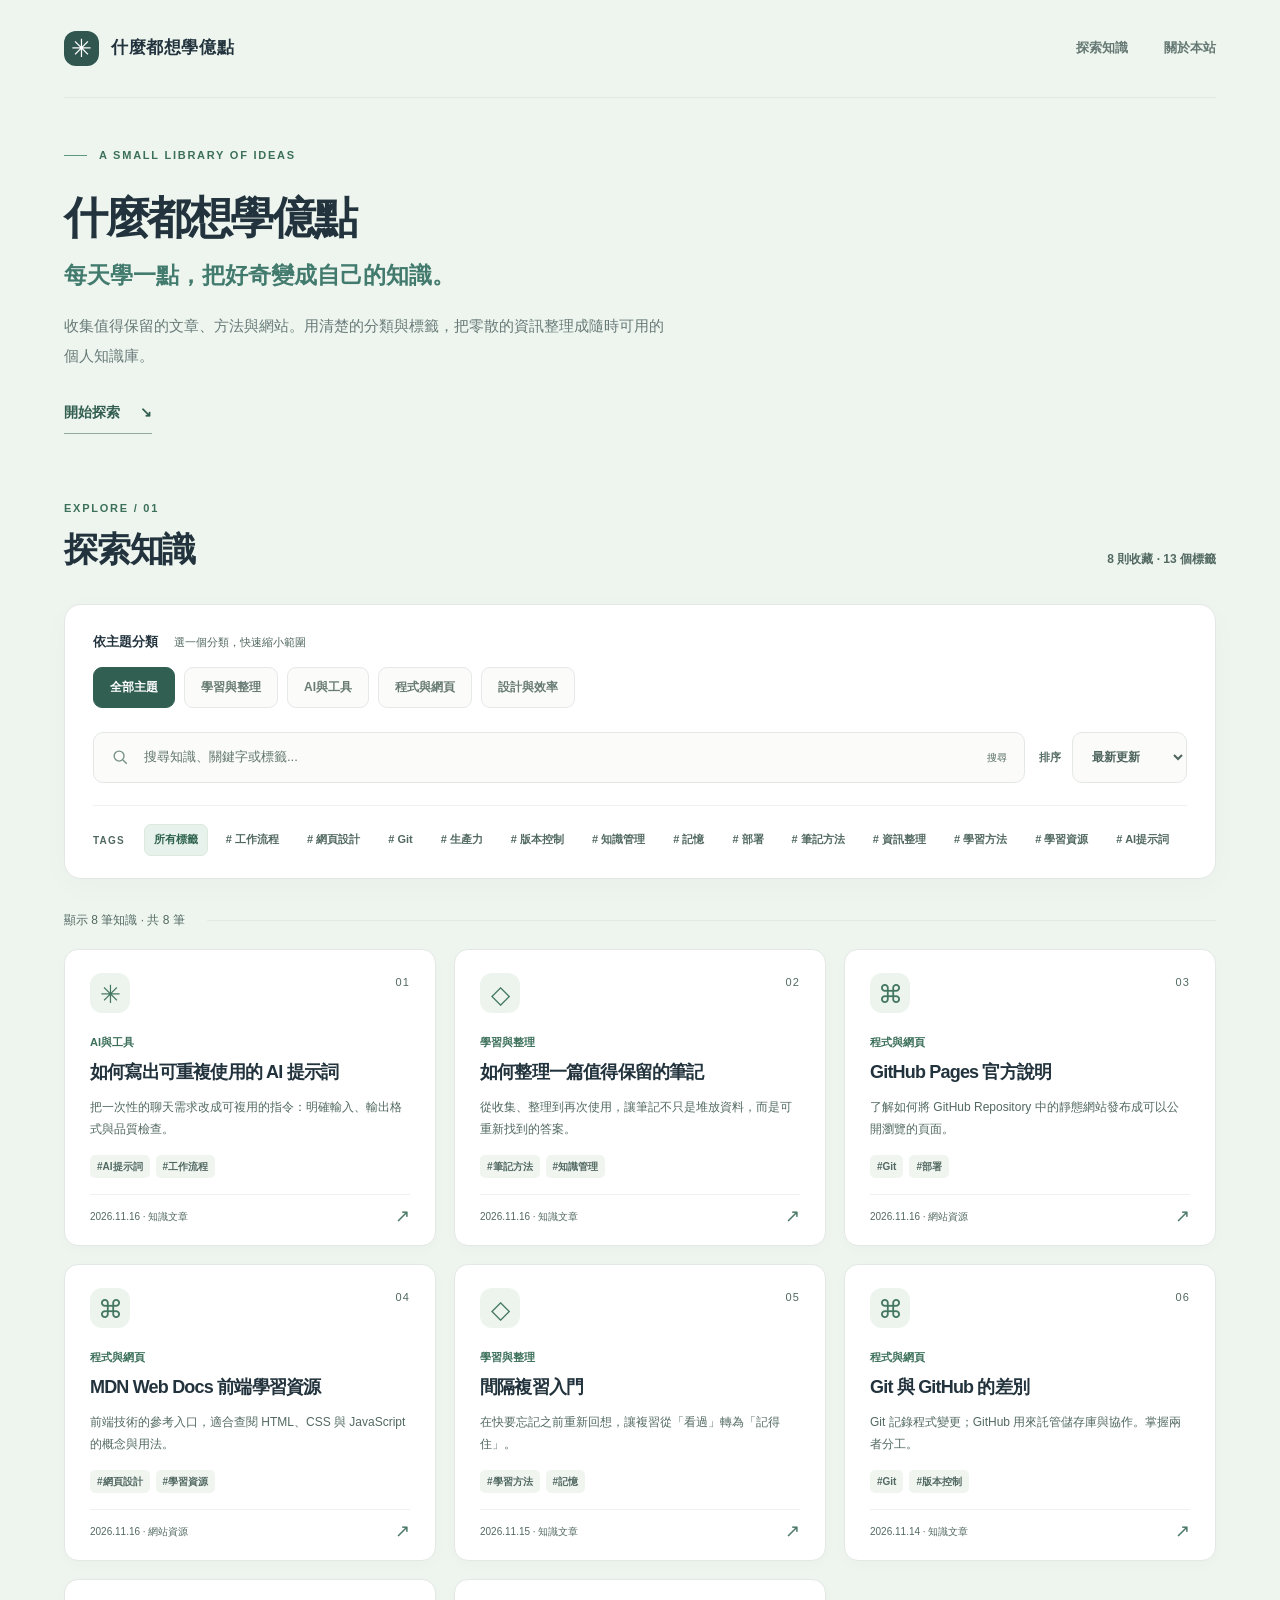
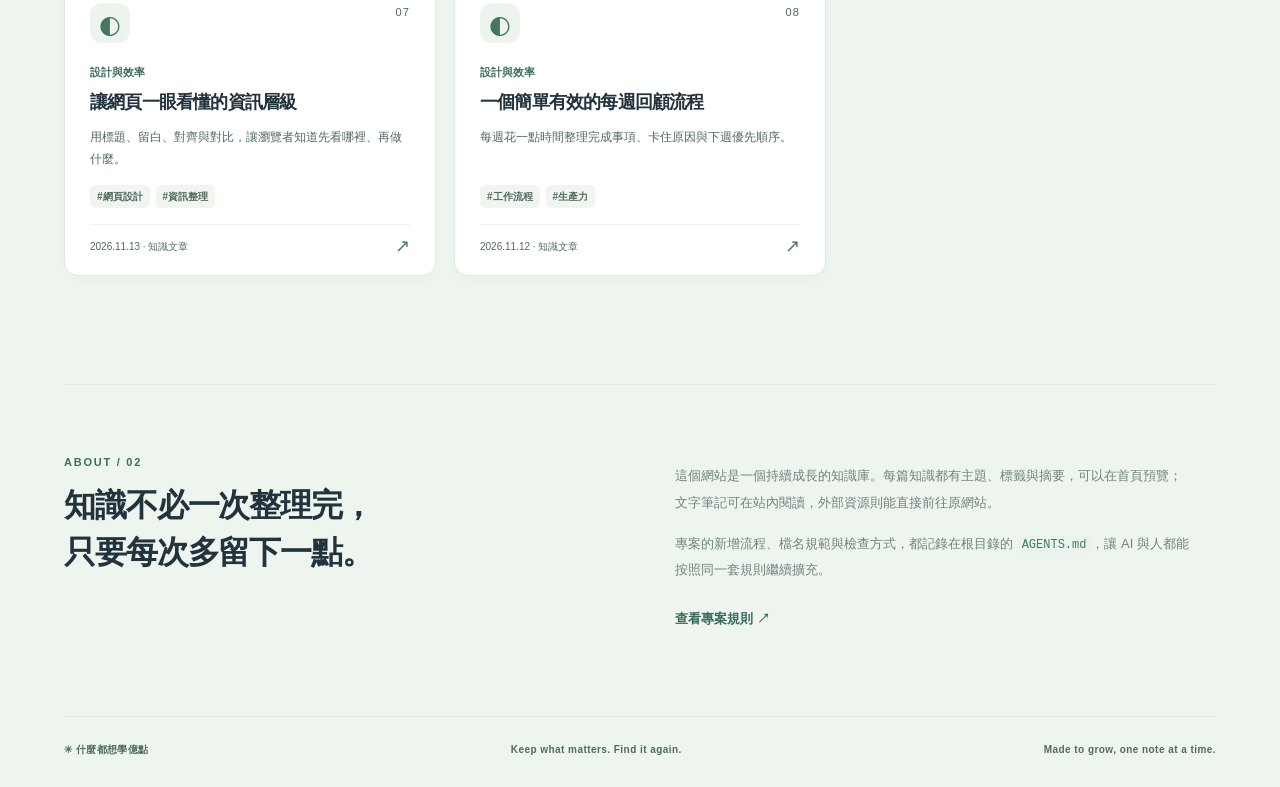
==== index.html @ b74ec917 "Add files via upload" ====
<!doctype html>
<html lang="zh-Hant">
<head>
  <meta charset="utf-8">
  <meta name="viewport" content="width=device-width, initial-scale=1">
  <meta name="description" content="什麼都想學億點：可分類、搜尋與持續擴充的個人知識庫。">
  <meta name="theme-color" content="#eef5ef">
  <title>什麼都想學億點｜讓知識有跡可循</title>
  <link rel="icon" href="./assets/favicon.svg" type="image/svg+xml">
  <link rel="stylesheet" href="./assets/css/style.css">
  <script type="module" src="./assets/js/main.js"></script>
</head>
<body>
  <div class="page-shell">
    <header class="site-header">
      <a class="brand" href="./index.html" aria-label="什麼都想學億點首頁">
        <span class="brand-mark" aria-hidden="true">✳</span>
        <span>什麼都想學億點</span>
      </a>
      <nav class="header-links" aria-label="主要導覽">
        <a href="#collection">探索知識</a>
        <a href="#about">關於本站</a>
      </nav>
    </header>

    <main>
      <section class="hero" aria-labelledby="hero-title">
        <div class="hero-copy">
          <p class="eyebrow"><span class="eyebrow-line"></span> A SMALL LIBRARY OF IDEAS</p>
          <h1 id="hero-title">什麼都想學億點<span class="hero-subtitle">每天學一點，把好奇變成自己的知識。</span></h1>
          <p class="hero-description">收集值得保留的文章、方法與網站。用清楚的分類與標籤，把零散的資訊整理成隨時可用的個人知識庫。</p>
          <a class="hero-link" href="#collection">開始探索 <span aria-hidden="true">↘</span></a>
        </div>
      </section>

      <section id="collection" class="collection" aria-labelledby="collection-title">
        <div class="section-head">
          <div>
            <p class="section-kicker">EXPLORE / 01</p>
            <h2 id="collection-title">探索知識</h2>
          </div>
          <span class="library-stat" id="total-stat">正在整理知識...</span>
        </div>

        <div class="tool-panel">
          <div class="filter-caption"><span>依主題分類</span><span class="filter-note">選一個分類，快速縮小範圍</span></div>
          <div id="categories" class="category-list" role="group" aria-label="主題分類"></div>

          <div class="tools-row">
            <label class="search-field" for="knowledge-search">
              <svg aria-hidden="true" viewBox="0 0 24 24" fill="none" stroke="currentColor" stroke-width="1.8"><circle cx="10.8" cy="10.8" r="6.6"></circle><path d="m16 16 5 5"></path></svg>
              <input id="knowledge-search" type="search" placeholder="搜尋知識、關鍵字或標籤..." autocomplete="off">
              <span class="search-hint">搜尋</span>
            </label>
            <label class="sort-label" for="sort-select"><span>排序</span>
              <select id="sort-select"><option value="recent">最新更新</option><option value="title">名稱 A–Z</option></select>
            </label>
          </div>

          <div class="tag-row">
            <span class="tag-label">TAGS</span>
            <div id="tags" class="tag-list" role="group" aria-label="標籤篩選"></div>
          </div>
        </div>

        <div class="results-head"><p id="results-label" role="status" aria-live="polite">載入知識中...</p><span class="small-rule" aria-hidden="true"></span></div>
        <div id="notice" class="notice" hidden role="alert"></div>
        <div id="cards" class="card-grid" aria-live="polite"></div>
        <div id="empty-state" class="empty-state" hidden>
          <span class="empty-mark" aria-hidden="true">⌕</span>
          <h3>找不到符合的內容</h3>
          <p>試試其他關鍵字，或清除目前的分類與標籤。</p>
          <button id="reset-filters" class="outline-button" type="button">清除篩選</button>
        </div>
      </section>

      <section id="about" class="about-panel" aria-labelledby="about-title">
        <div><p class="section-kicker">ABOUT / 02</p><h2 id="about-title">知識不必一次整理完，<br>只要每次多留下一點。</h2></div>
        <div class="about-copy"><p>這個網站是一個持續成長的知識庫。每篇知識都有主題、標籤與摘要，可以在首頁預覽；文字筆記可在站內閱讀，外部資源則能直接前往原網站。</p><p>專案的新增流程、檔名規範與檢查方式，都記錄在根目錄的 <code>AGENTS.md</code>，讓 AI 與人都能按照同一套規則繼續擴充。</p><a href="./AGENTS.md" target="_blank" rel="noopener noreferrer">查看專案規則 <span aria-hidden="true">↗</span></a></div>
      </section>
    </main>
    <footer class="site-footer"><span>✳ 什麼都想學億點</span><span>Keep what matters. Find it again.</span><span>Made to grow, one note at a time.</span></footer>
  </div>
  <noscript><p class="noscript">本網站需要啟用 JavaScript 才能載入知識內容。</p></noscript>
</body>
</html>
---- assets/css/style.css ----
:root{color-scheme:light;--bg:#eef5ef;--paper:#ffffff;--ink:#22333d;--muted:#77858a;--line:#e3e8e5;--green:#355d55;--mint:#e7f0e8;--pale:#f0f3ee;--shadow:0 12px 32px rgba(29,49,45,.045)}
*{box-sizing:border-box}html{scroll-behavior:smooth;scroll-padding-top:32px}body{margin:0;background:var(--bg);color:var(--ink);font-family:ui-sans-serif,-apple-system,BlinkMacSystemFont,"Noto Sans TC","Microsoft JhengHei","PingFang TC",sans-serif;line-height:1.7;-webkit-font-smoothing:antialiased}a{color:inherit;text-decoration:none}button,input,select{font:inherit}button{cursor:pointer}button:focus-visible,a:focus-visible,input:focus-visible,select:focus-visible{outline:3px solid #7aab9d;outline-offset:3px}::selection{background:#d3e6db}h1,h2,h3,p{margin-top:0}p{margin-bottom:0}h1,h2,h3{line-height:1.35;letter-spacing:-.035em}
.page-shell{max-width:1360px;padding:0 64px;margin:0 auto}.site-header{height:98px;border-bottom:1px solid var(--line);display:flex;align-items:center;justify-content:space-between;gap:24px}.brand{display:inline-flex;align-items:center;gap:12px;font-weight:750;font-size:17px;letter-spacing:.035em;white-space:nowrap}.brand-mark{width:35px;height:35px;border-radius:12px;background:#31564f;color:#fff;display:grid;place-items:center;font-size:25px;font-weight:400;line-height:1}.brand-en{font-size:9px;font-weight:700;color:#93a19e;letter-spacing:.14em;margin-left:10px}.header-links{display:flex;align-items:center;gap:36px}.header-links a{font-size:13px;font-weight:650;color:#657873;transition:color .2s}.header-links a:hover,.about-copy a:hover,.back-link:hover{color:#216953}
.hero{min-height:418px;display:grid;grid-template-columns:minmax(0,1.72fr) minmax(250px,.8fr);align-items:center;gap:50px;padding:70px 0 74px}.eyebrow,.section-kicker,.resource-eyebrow{font-size:11px;font-weight:800;letter-spacing:.16em;color:#537d70}.eyebrow{display:flex;gap:12px;align-items:center;margin-bottom:24px}.eyebrow-line{display:block;width:23px;height:1px;background:#5a9883}.hero h1{font-size:clamp(31px,3.4vw,51px);font-weight:760;letter-spacing:-.055em;margin-bottom:19px;line-height:1.35}.hero h1 span{color:#427b6d}.hero-description{font-size:15px;line-height:2;color:#677a78;max-width:600px}.hero-link{display:inline-flex;align-items:center;gap:20px;font-size:14px;font-weight:700;color:#315e50;border-bottom:1px solid #8ea99e;padding:13px 0 8px;margin-top:17px}.hero-link:hover{gap:28px}.hero-aside{display:flex;flex-direction:column;justify-content:center;align-items:center;gap:13px;min-height:270px}.hero-aside>p{font-size:9px;letter-spacing:.22em;font-weight:700;color:#98aaa3;white-space:nowrap}.hero-aside>p span{color:#bbd2c1;padding:0 7px}.line-art{width:245px;height:245px;position:relative;display:grid;place-items:center}.ring{position:absolute;display:block;border-radius:50%;width:193px;height:193px;border:1px solid #d1dfd5;transform:rotate(26deg) scaleX(.77)}.ring-two{transform:rotate(-48deg) scaleX(.77);border-color:#c1d8cd}.line-art-center{font-size:105px;line-height:1;font-weight:100;color:#75a48d;transform:rotate(18deg);text-shadow:0 8px 30px #e9f0e8}
.collection{padding-top:17px;padding-bottom:108px;scroll-margin-top:28px}.section-head{display:flex;align-items:end;justify-content:space-between;gap:24px;margin-bottom:31px}.section-kicker{margin-bottom:10px}.section-head h2{font-size:34px;margin-bottom:0;font-weight:740}.library-stat{font-size:12px;font-weight:650;color:#789088;margin-bottom:4px}.tool-panel{background:#fff;border:1px solid var(--line);border-radius:17px;padding:26px 28px 22px;box-shadow:0 8px 32px rgba(29,49,45,.025)}.filter-caption{display:flex;gap:16px;align-items:baseline;margin-bottom:14px;font-weight:750;font-size:13px}.filter-note{font-size:11px;font-weight:400;color:#a1aaa7}.category-list,.tag-list{display:flex;flex-wrap:wrap;gap:9px}.category-pill{border:1px solid #e5e9e7;background:#fbfcfa;color:#697b75;border-radius:9px;font-size:12px;font-weight:650;padding:9px 16px;min-height:39px;transition:background .15s,border-color .15s,color .15s}.category-pill:hover,.tag-pill:hover{border-color:#88aa9e;color:#365f53}.category-pill.is-active{background:#315f52;color:#fff;border-color:#315f52}.tools-row{display:flex;gap:14px;margin-top:24px}.search-field{flex:1;min-width:0;height:51px;border:1px solid var(--line);background:#fbfcfa;border-radius:10px;display:flex;align-items:center;gap:13px;padding:0 17px;color:#78918a}.search-field:focus-within{border-color:#8db2a3}.search-field svg{width:18px;height:18px;flex:none}.search-field input{flex:1;width:100%;min-width:0;border:0;background:transparent;color:var(--ink);outline:none;font-size:13px}.search-field input::placeholder{color:#9caaa5}.search-field input:focus-visible{outline:none}.search-hint{font-size:10px;color:#a5b1aa;white-space:nowrap}.sort-label{display:flex;align-items:center;gap:11px;font-size:11px;font-weight:650;color:#8a9993;white-space:nowrap}.sort-label select{min-height:51px;border:1px solid var(--line);border-radius:10px;background:#fbfcfa;color:#4e635d;padding:0 27px 0 15px;font-size:12px;cursor:pointer}.tag-row{display:flex;align-items:flex-start;gap:19px;border-top:1px solid #eef1ee;padding-top:18px;margin-top:22px}.tag-label{font-size:10px;font-weight:800;letter-spacing:.12em;color:#a2b0aa;padding-top:8px}.tag-list{gap:8px;min-width:0}.tag-pill{min-height:32px;border-radius:7px;background:transparent;border:1px solid transparent;padding:5px 9px;font-size:11px;font-weight:650;color:#7e8e88}.tag-pill.is-active{background:#e8f2ec;border-color:#dce9df;color:#2d6250}.results-head{display:flex;align-items:center;gap:22px;margin:31px 0 19px}.results-head p{font-size:12px;color:#798980;white-space:nowrap}.small-rule{display:block;flex:1;height:1px;background:#e4e9e6}.notice{background:#fff8ef;color:#7b5c2e;padding:15px 20px;border:1px solid #eadfc9;border-radius:8px;font-size:13px;margin:20px 0}.notice[hidden],.empty-state[hidden],.article-content[hidden],.article-loading[hidden]{display:none}
.card-grid{display:grid;grid-template-columns:repeat(3,minmax(0,1fr));gap:18px}.knowledge-card{border:1px solid var(--line);border-radius:14px;background:#fff;min-height:285px;overflow:hidden;box-shadow:0 4px 14px rgba(29,49,45,.018);transition:border-color .2s,transform .2s,box-shadow .2s}.knowledge-card:hover{border-color:#abcabc;transform:translateY(-4px);box-shadow:var(--shadow)}.card-inner{height:100%;min-height:285px;padding:23px 25px 20px;display:flex;flex-direction:column;align-items:stretch}.card-top{display:flex;justify-content:space-between;align-items:start;margin-bottom:20px}.card-symbol{display:grid;place-items:center;width:40px;height:40px;border-radius:12px;background:#edf4ed;color:#437762;font-size:25px}.card-index{font-size:11px;color:#b3bfba;letter-spacing:.1em}.card-category{font-size:11px;font-weight:700;color:#579177;margin-bottom:7px}.card-title{font-size:18px;line-height:1.5;margin-bottom:10px;font-weight:750;letter-spacing:-.045em}.card-summary{font-size:12px;line-height:1.85;color:#788883;display:-webkit-box;-webkit-line-clamp:3;-webkit-box-orient:vertical;overflow:hidden;flex:1}.card-tags{display:flex;flex-wrap:wrap;gap:6px;margin-top:15px;margin-bottom:16px}.mini-tag{font-size:10px;font-weight:650;color:#648174;background:#f0f5f0;border-radius:5px;padding:3px 7px}.card-bottom{border-top:1px solid #eff1ef;padding-top:12px;display:flex;align-items:center;justify-content:space-between;gap:10px}.card-date{color:#a1aca7;font-size:10px}.card-arrow{color:#4c7968;font-size:18px;line-height:1}.empty-state{text-align:center;background:#fff;padding:66px 24px;border:1px dashed #d4e1d8;border-radius:14px}.empty-mark{font-size:50px;color:#7ba997}.empty-state h3,.empty-state h1{font-size:22px;margin:3px 0 9px}.empty-state p{font-size:13px;color:#89978d;margin-bottom:20px}.outline-button{border:1px solid #bad0c0;border-radius:9px;background:#fff;padding:10px 19px;display:inline-block;color:#386e59;font-weight:700;font-size:13px}
.about-panel{border-top:1px solid var(--line);padding:68px 0 85px;display:grid;grid-template-columns:1fr 1fr;gap:70px}.about-panel h2{font-size:clamp(24px,2.5vw,35px);line-height:1.48}.about-copy{max-width:515px;padding-top:10px}.about-copy p{font-size:13px;color:#70827b;line-height:2.05;margin-bottom:14px}.about-copy code{font-size:12px;color:#3b7e60;background:#eaf3ed;border-radius:4px;padding:2px 5px}.about-copy a{font-size:13px;font-weight:750;color:#376c59;display:inline-block;margin-top:10px}.site-footer{border-top:1px solid var(--line);padding:24px 0 29px;display:flex;justify-content:space-between;align-items:center;gap:20px;font-size:10px;font-weight:650;color:#93a39b;letter-spacing:.045em}.site-footer span:first-child{color:#4e6e5f}.noscript{padding:14px;background:#fff3df;text-align:center;font-size:13px}
.article-shell{min-height:68vh;max-width:880px;margin:0 auto;padding:54px 0 100px}.back-link{font-size:13px;font-weight:700;color:#638272}.back-link span{margin-right:9px}.article-loading{margin-top:85px;color:#728b81;text-align:center}.entry-header{border-bottom:1px solid var(--line);padding:45px 0 37px}.entry-eyebrow{font-size:12px;letter-spacing:.12em;color:#54856c;font-weight:800;margin-bottom:18px}.entry-title{font-size:clamp(32px,4vw,49px);margin-bottom:17px}.entry-summary{font-size:17px;color:#71857e;line-height:1.9;max-width:710px}.entry-meta{display:flex;gap:20px;margin-top:22px;font-size:12px;color:#91a09b}.entry-tags{display:flex;gap:7px;flex-wrap:wrap;margin-top:19px}.entry-body{padding:17px 0 24px}.entry-section{position:relative;padding:35px 0;border-bottom:1px solid #ecf0ed}.section-index{font-size:11px;letter-spacing:.1em;color:#8cb5a0;font-weight:750;margin-bottom:10px}.entry-section h2{font-size:23px;margin-bottom:16px}.entry-section p{font-size:15px;color:#526962;line-height:2.1;margin-bottom:14px}.entry-section ul{padding-left:24px;margin:12px 0 0;color:#526962;font-size:15px;line-height:2}.entry-section li{padding-left:6px;margin-bottom:8px}.source-box{display:flex;justify-content:space-between;align-items:center;gap:16px;margin-top:24px;border:1px solid var(--line);border-radius:11px;background:#fff;padding:17px 20px;font-size:13px}.source-box a{color:#3b7861;font-weight:750}.entry-end-link{display:inline-flex;margin-top:40px;color:#377661;font-weight:750;font-size:13px}.resource-panel{background:#fff;border:1px solid var(--line);border-radius:16px;padding:35px 36px;margin-top:33px}.resource-panel h2{font-size:24px;margin:10px 0}.resource-panel>p:not(.resource-eyebrow){font-size:14px;color:#788980;margin-bottom:25px}.primary-button{display:inline-flex;border-radius:9px;background:#315f52;color:#fff;padding:12px 21px;font-size:13px;font-weight:750}
@media(max-width:1050px){.page-shell{padding:0 35px}.hero{grid-template-columns:1fr 240px;gap:16px}.card-grid{grid-template-columns:repeat(2,minmax(0,1fr))}.line-art{transform:scale(.87)}}
@media(max-width:700px){.page-shell{padding:0 20px}.site-header{height:78px}.brand{font-size:15px}.brand-en{display:none}.header-links{gap:14px}.header-links a{font-size:11px}.hero{display:block;padding:57px 0 59px;min-height:auto}.hero h1{font-size:30px}.hero-description{font-size:13px}.hero-aside{display:none}.section-head{align-items:start}.section-head h2{font-size:28px}.library-stat{font-size:10px;text-align:right;max-width:105px}.tool-panel{padding:21px 17px 18px}.filter-note,.search-hint{display:none}.category-list{gap:7px}.category-pill{padding:8px 10px;min-height:36px;font-size:11px}.tools-row{flex-direction:column}.search-field{min-height:48px;flex:initial}.sort-label{align-self:flex-end}.sort-label select{min-height:37px}.tag-row{gap:7px;flex-direction:column}.tag-label{padding:0}.tag-list{max-height:103px;overflow:auto}.card-grid{grid-template-columns:1fr;gap:12px}.knowledge-card,.card-inner{min-height:244px}.card-inner{padding:19px 21px 16px}.card-top{margin-bottom:13px}.card-summary{min-height:38px}.collection{padding-bottom:76px}.about-panel{grid-template-columns:1fr;gap:10px;padding:48px 0 61px}.about-panel h2{font-size:26px}.site-footer{flex-wrap:wrap;padding:20px 0;gap:9px}.site-footer span:last-child{display:none}.article-shell{padding:38px 0 75px}.entry-header{padding-top:38px}.entry-title{font-size:34px}.entry-summary{font-size:15px}.entry-section h2{font-size:21px}.entry-section p,.entry-section li{font-size:14px}.resource-panel{padding:25px 22px}}
@media(prefers-reduced-motion:reduce){html{scroll-behavior:auto}*,*::before,*::after{transition:none!important;animation:none!important}}

/* 簡約淡綠版面；較長的站名在窄螢幕也能完整呈現。 */
.hero{display:block;min-height:auto;padding:48px 0}.hero-copy{max-width:800px}.hero-subtitle{display:block;font-size:.52em;letter-spacing:0;margin-top:14px}.site-header{height:auto;min-height:98px;padding:20px 0;flex-wrap:wrap}.brand{white-space:normal;min-width:0}.brand-mark{flex-shrink:0}.header-links{flex-wrap:wrap}.entry-title,.card-title{overflow-wrap:anywhere}
@media(max-width:700px){.hero{padding:36px 0}.site-header{min-height:78px;gap:12px}.hero h1{font-size:28px}.hero-subtitle{font-size:16px}.brand{gap:9px}.entry-meta{flex-wrap:wrap;gap:8px 20px}}
/* 次要資訊仍需清楚可讀，尤其是卡片摘要、日期與篩選標籤。 */
.card-summary,.card-date,.card-index,.mini-tag,.tag-pill,.tag-label,.filter-note,.search-hint,.sort-label,.results-head p,.library-stat,.site-footer,.entry-meta,.entry-summary,.empty-state p{color:#526962}
.card-category,.eyebrow,.section-kicker,.resource-eyebrow{color:#3c705a}
.search-field input::placeholder{color:#5e746b}
.search-field:focus-within{outline:3px solid #527f70;outline-offset:3px}
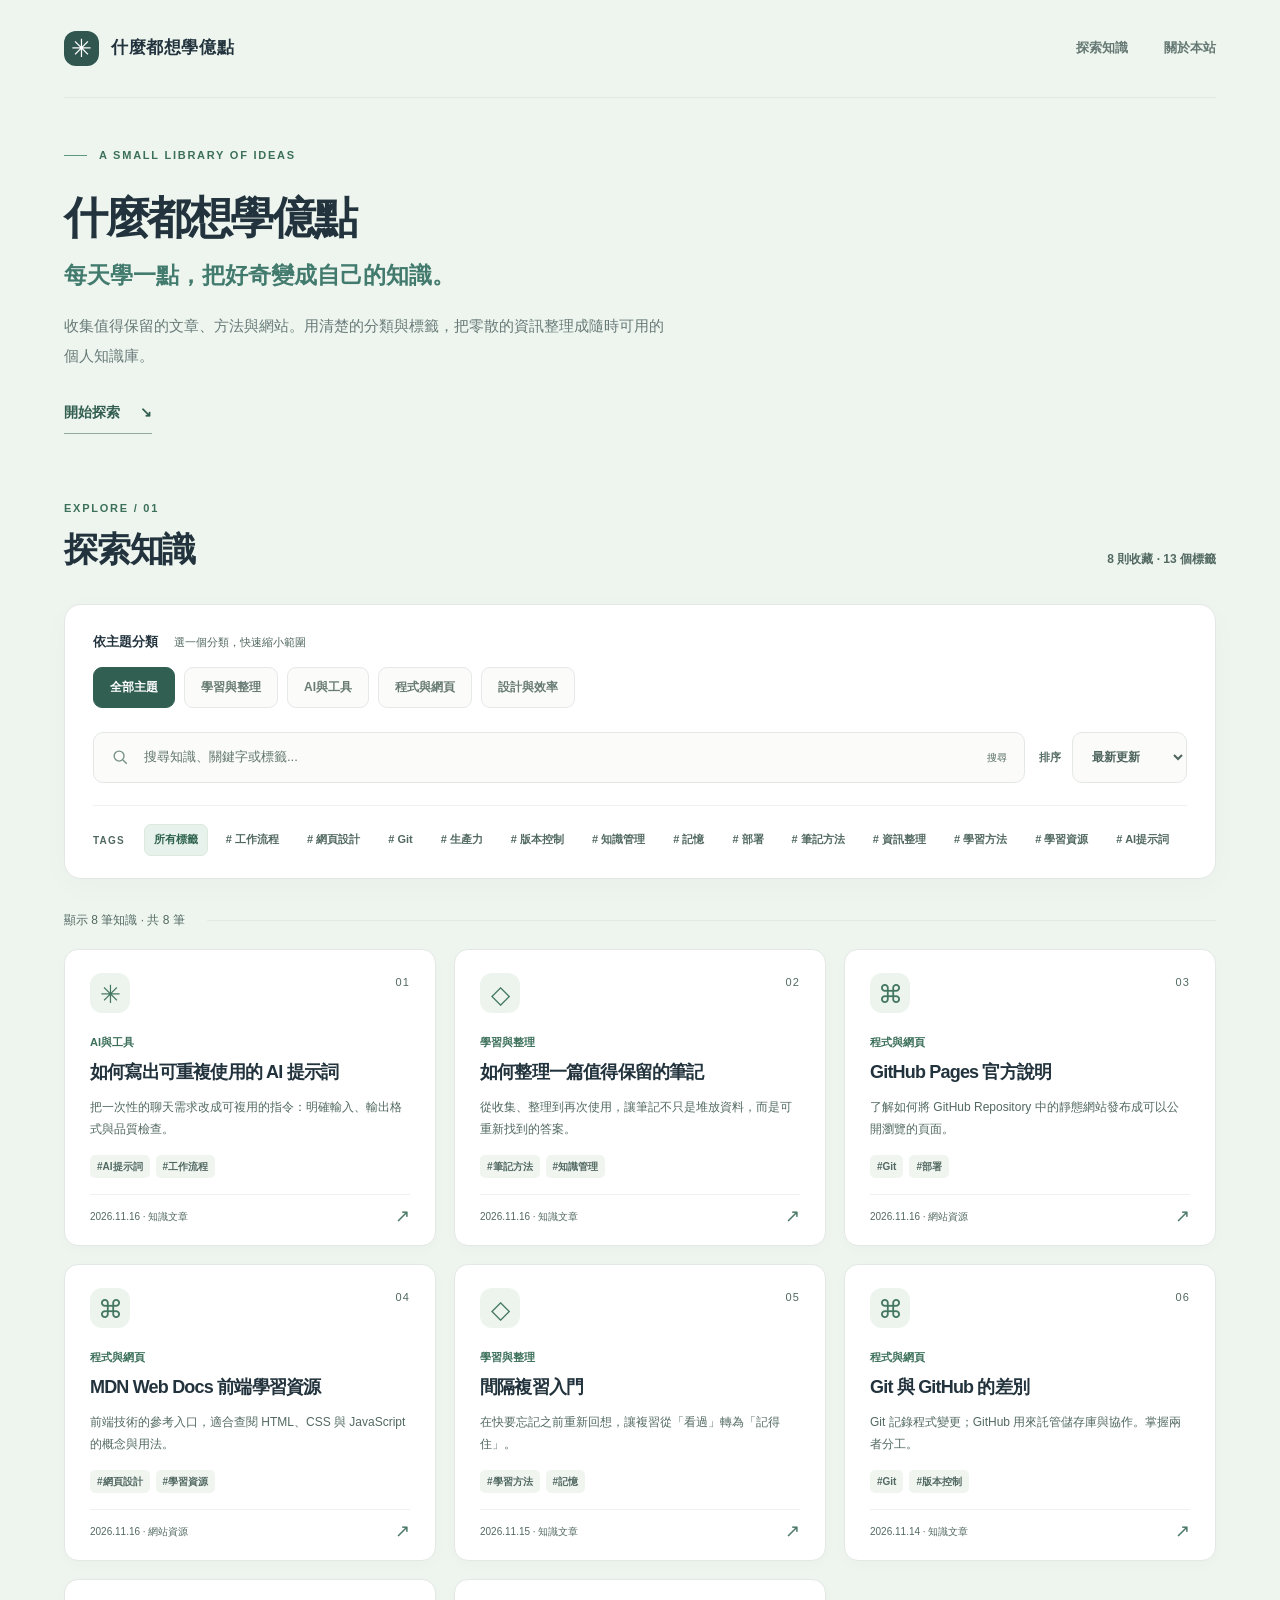
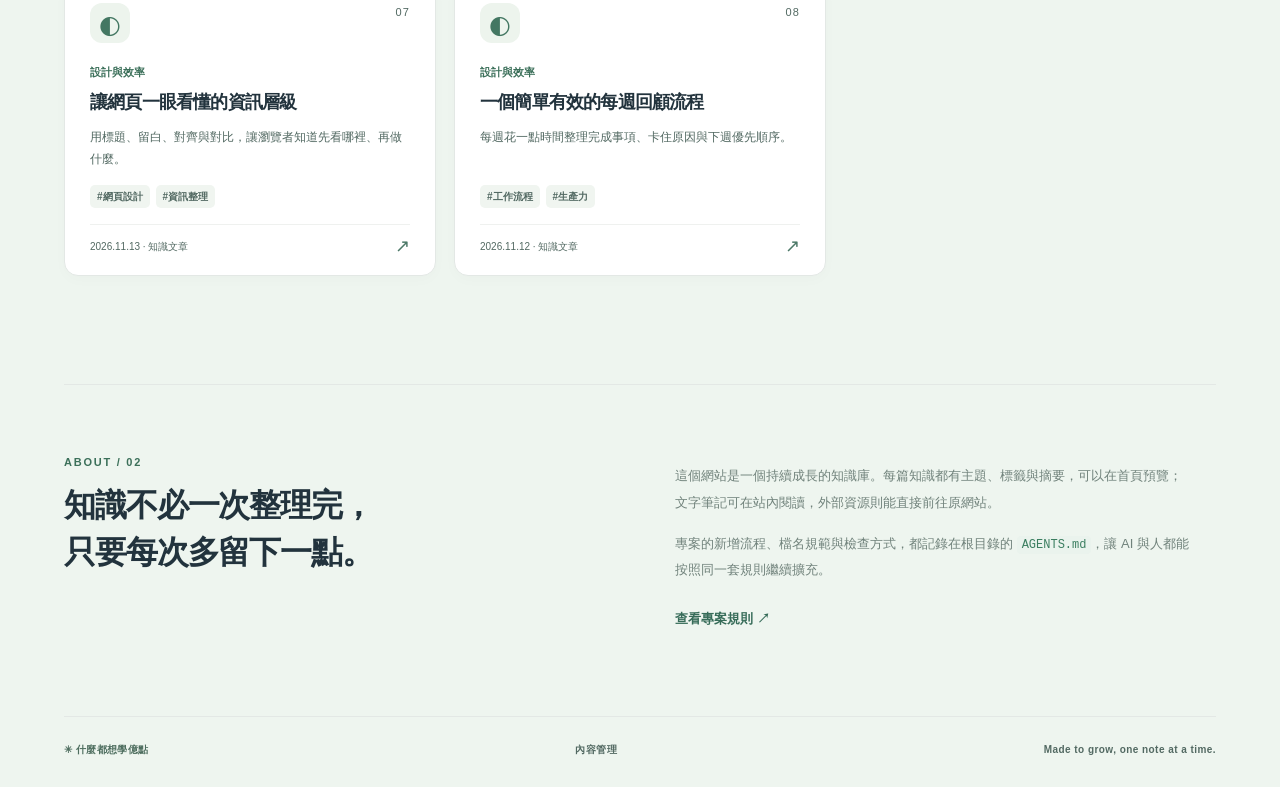
==== commit af485776: "Add files via upload" ====
--- a/index.html
+++ b/index.html
@@ -79,7 +79,7 @@
         <div class="about-copy"><p>這個網站是一個持續成長的知識庫。每篇知識都有主題、標籤與摘要，可以在首頁預覽；文字筆記可在站內閱讀，外部資源則能直接前往原網站。</p><p>專案的新增流程、檔名規範與檢查方式，都記錄在根目錄的 <code>AGENTS.md</code>，讓 AI 與人都能按照同一套規則繼續擴充。</p><a href="./AGENTS.md" target="_blank" rel="noopener noreferrer">查看專案規則 <span aria-hidden="true">↗</span></a></div>
       </section>
     </main>
-    <footer class="site-footer"><span>✳ 什麼都想學億點</span><span>Keep what matters. Find it again.</span><span>Made to grow, one note at a time.</span></footer>
+    <footer class="site-footer"><span>✳ 什麼都想學億點</span><a href="./admin.html">內容管理</a><span>Made to grow, one note at a time.</span></footer>
   </div>
   <noscript><p class="noscript">本網站需要啟用 JavaScript 才能載入知識內容。</p></noscript>
 </body>
